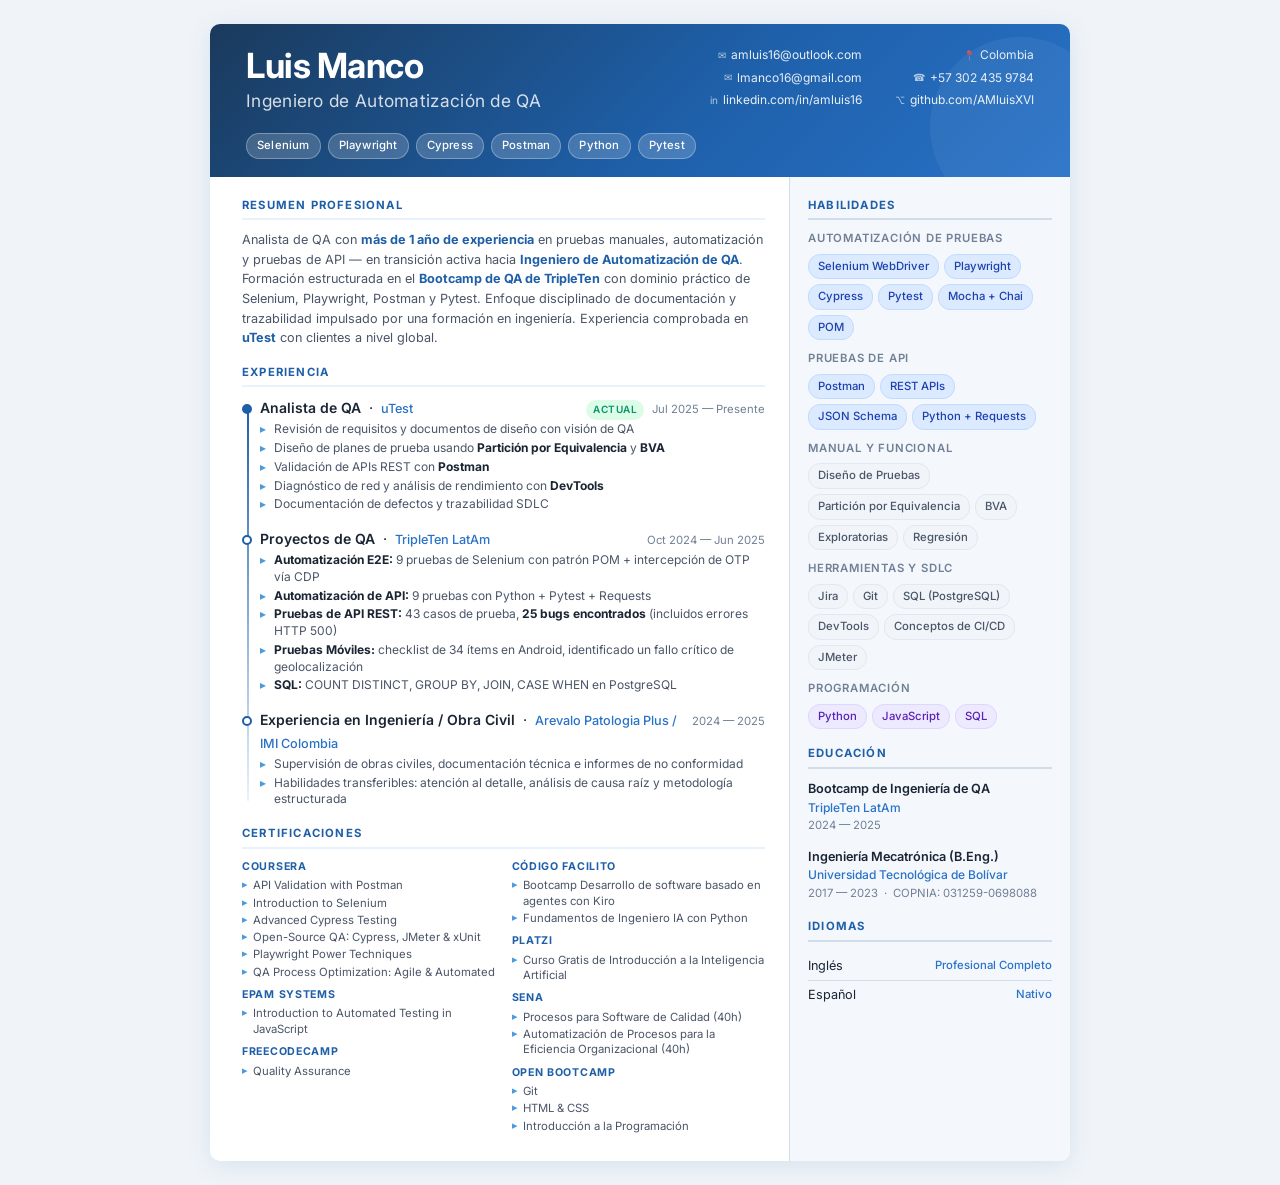
==== cv-es.html @ e4b02a2d "feat: replace CV with bilingual QA automation design - Replace old vCard CV with new blue QA Automat" ====
<!DOCTYPE html>
<html lang="es">
<head>
  <meta charset="UTF-8" />
  <meta name="viewport" content="width=device-width, initial-scale=1.0" />
  <title>Luis Manco — Ingeniero de Automatización de QA</title>
  <link rel="preconnect" href="https://fonts.googleapis.com" />
  <link rel="preconnect" href="https://fonts.gstatic.com" crossorigin />
  <link href="https://fonts.googleapis.com/css2?family=Inter:wght@300;400;500;600;700&display=swap" rel="stylesheet" />
  <style>
    /* ── Reset & Base ─────────────────────────────────────────── */
    *, *::before, *::after { box-sizing: border-box; margin: 0; padding: 0; }

    :root {
      --blue-dark:    #1a3a5c;
      --blue-primary: #1e5fa8;
      --blue-mid:     #2872c8;
      --blue-light:   #4a9ade;
      --blue-pale:    #e8f2fc;
      --blue-faint:   #f4f8fd;
      --accent:       #0ea5e9;
      --text-primary: #1a2433;
      --text-secondary: #4a5568;
      --text-muted:   #718096;
      --border:       #d1dde8;
      --white:        #ffffff;
      --tag-bg:       #dbeafe;
      --tag-text:     #1e40af;
      --green:        #059669;
    }

    body {
      font-family: 'Inter', 'Segoe UI', Arial, sans-serif;
      font-size: 11pt;
      line-height: 1.55;
      color: var(--text-primary);
      background: #f0f4f8;
    }

    /* ── Page container ───────────────────────────────────────── */
    .page {
      max-width: 860px;
      margin: 24px auto;
      background: var(--white);
      border-radius: 10px;
      box-shadow: 0 4px 24px rgba(30,95,168,0.12);
      overflow: hidden;
    }

    /* ── Header ───────────────────────────────────────────────── */
    .header {
      background: linear-gradient(135deg, var(--blue-dark) 0%, var(--blue-primary) 55%, var(--blue-mid) 100%);
      color: var(--white);
      padding: 22px 36px 18px;
      position: relative;
      overflow: hidden;
    }
    .header::after {
      content: '';
      position: absolute;
      right: -40px; bottom: -40px;
      width: 180px; height: 180px;
      border-radius: 50%;
      background: rgba(255,255,255,0.05);
    }

    .header-top { display: flex; justify-content: space-between; align-items: flex-start; gap: 20px; }

    .header-name h1 {
      font-size: 26pt;
      font-weight: 700;
      letter-spacing: -0.5px;
      line-height: 1.1;
    }
    .header-name .role {
      font-size: 13pt;
      font-weight: 400;
      color: rgba(255,255,255,0.82);
      margin-top: 4px;
      letter-spacing: 0.3px;
    }

    .header-contact {
      display: grid;
      grid-template-columns: 1fr 1fr;
      gap: 4px 20px;
      font-size: 9pt;
      color: rgba(255,255,255,0.88);
      text-align: right;
    }
    .header-contact a {
      color: rgba(255,255,255,0.9);
      text-decoration: none;
    }
    .header-contact a:hover { text-decoration: underline; }
    .contact-item { display: flex; align-items: center; gap: 5px; justify-content: flex-end; }
    .contact-icon { font-size: 10px; opacity: 0.75; }

    .header-tags {
      margin-top: 18px;
      display: flex;
      flex-wrap: wrap;
      gap: 7px;
    }
    .header-tag {
      background: rgba(255,255,255,0.18);
      border: 1px solid rgba(255,255,255,0.3);
      color: var(--white);
      padding: 3px 10px;
      border-radius: 20px;
      font-size: 8.5pt;
      font-weight: 500;
      letter-spacing: 0.2px;
    }

    /* ── Main content area ────────────────────────────────────── */
    .content {
      display: grid;
      grid-template-columns: 1fr 280px;
      gap: 0;
    }

    .main-col { padding: 20px 24px 20px 32px; border-right: 1px solid var(--border); }
    .side-col  { padding: 20px 18px 20px 18px; background: var(--blue-faint); }

    /* ── Section titles ───────────────────────────────────────── */
    .section { margin-bottom: 16px; }
    .section:last-child { margin-bottom: 0; }

    .section-title {
      font-size: 8.5pt;
      font-weight: 700;
      text-transform: uppercase;
      letter-spacing: 1.2px;
      color: var(--blue-primary);
      border-bottom: 2px solid var(--blue-pale);
      padding-bottom: 4px;
      margin-bottom: 10px;
    }

    .side-col .section-title {
      border-bottom-color: var(--border);
    }

    /* ── Summary ──────────────────────────────────────────────── */
    .summary p {
      color: var(--text-secondary);
      font-size: 9.5pt;
      line-height: 1.55;
    }
    .summary strong { color: var(--blue-primary); }

    /* ── Experience / Timeline ────────────────────────────────── */
    .timeline { position: relative; padding-left: 18px; }
    .timeline::before {
      content: '';
      position: absolute;
      left: 5px; top: 8px; bottom: 8px;
      width: 2px;
      background: linear-gradient(to bottom, var(--blue-primary), var(--blue-pale));
      border-radius: 2px;
    }

    .exp-item { position: relative; margin-bottom: 14px; }
    .exp-item:last-child { margin-bottom: 0; }
    .exp-dot {
      position: absolute;
      left: -18px; top: 7px;
      width: 10px; height: 10px;
      border-radius: 50%;
      background: var(--white);
      border: 2px solid var(--blue-primary);
    }
    .exp-item:first-child .exp-dot { background: var(--blue-primary); }

    .exp-header { display: flex; justify-content: space-between; align-items: baseline; gap: 10px; }
    .exp-title {
      font-size: 10.5pt;
      font-weight: 600;
      color: var(--text-primary);
    }
    .exp-company {
      font-size: 9.5pt;
      font-weight: 500;
      color: var(--blue-mid);
    }
    .exp-date {
      font-size: 8.5pt;
      color: var(--text-muted);
      white-space: nowrap;
      font-weight: 400;
    }
    .exp-meta { display: flex; align-items: center; gap: 8px; margin-bottom: 7px; }

    .exp-item ul {
      list-style: none;
      padding: 0;
      margin: 0;
    }
    .exp-item ul li {
      font-size: 9pt;
      color: var(--text-secondary);
      padding: 1px 0 1px 14px;
      position: relative;
      line-height: 1.4;
    }
    .exp-item ul li::before {
      content: '▸';
      position: absolute;
      left: 0;
      color: var(--blue-light);
      font-size: 9pt;
    }
    .exp-item ul li strong { color: var(--text-primary); }

    .badge-current {
      background: #dcfce7;
      color: var(--green);
      font-size: 7.5pt;
      font-weight: 600;
      padding: 2px 7px;
      border-radius: 10px;
      text-transform: uppercase;
      letter-spacing: 0.5px;
    }

    /* ── Skills (pills) ───────────────────────────────────────── */
    .skill-group { margin-bottom: 10px; }
    .skill-group:last-child { margin-bottom: 0; }
    .skill-group-label {
      font-size: 8.5pt;
      font-weight: 600;
      color: var(--text-muted);
      text-transform: uppercase;
      letter-spacing: 0.8px;
      margin-bottom: 6px;
    }
    .pills { display: flex; flex-wrap: wrap; gap: 5px; }
    .pill {
      background: var(--tag-bg);
      color: var(--tag-text);
      font-size: 8.5pt;
      font-weight: 500;
      padding: 3px 9px;
      border-radius: 12px;
      border: 1px solid #bfdbfe;
      white-space: nowrap;
    }
    .pill.secondary {
      background: #f1f5f9;
      color: var(--text-secondary);
      border-color: #e2e8f0;
    }
    .pill.accent {
      background: #ede9fe;
      color: #5b21b6;
      border-color: #ddd6fe;
    }

    /* ── Education ────────────────────────────────────────────── */
    .edu-item { margin-bottom: 12px; }
    .edu-item:last-child { margin-bottom: 0; }
    .edu-degree {
      font-size: 9.5pt;
      font-weight: 600;
      color: var(--text-primary);
    }
    .edu-school {
      font-size: 9pt;
      color: var(--blue-mid);
      font-weight: 500;
    }
    .edu-meta {
      font-size: 8.5pt;
      color: var(--text-muted);
    }

    /* ── Certifications ───────────────────────────────────────── */
    .cert-grid {
      display: grid;
      grid-template-columns: 1fr 1fr;
      gap: 0 16px;
    }
    .cert-group { margin-bottom: 6px; }
    .cert-group-label {
      font-size: 8pt;
      font-weight: 700;
      color: var(--blue-primary);
      text-transform: uppercase;
      letter-spacing: 0.7px;
      margin-bottom: 2px;
    }
    .cert-list { list-style: none; padding: 0; margin: 0; }
    .cert-list li {
      font-size: 8.5pt;
      color: var(--text-secondary);
      padding: 1px 0 1px 11px;
      position: relative;
      line-height: 1.35;
    }
    .cert-list li::before {
      content: '▸';
      position: absolute;
      left: 0;
      color: var(--blue-light);
      font-size: 8pt;
      top: 1px;
    }
    .cert-issuer {
      font-size: 8pt;
      color: var(--text-muted);
      display: block;
    }

    /* ── Languages ────────────────────────────────────────────── */
    .lang-item {
      display: flex;
      justify-content: space-between;
      align-items: center;
      padding: 4px 0;
      border-bottom: 1px solid var(--border);
      font-size: 9.5pt;
    }
    .lang-item:last-child { border-bottom: none; }
    .lang-level {
      font-size: 8.5pt;
      color: var(--blue-mid);
      font-weight: 500;
    }

    /* ── Print styles ─────────────────────────────────────────── */
    @media print {
      body { background: white; font-size: 9pt; }
      .page {
        max-width: 100%;
        margin: 0;
        border-radius: 0;
        box-shadow: none;
      }
      .header { -webkit-print-color-adjust: exact; print-color-adjust: exact; }
      .pill, .badge-current, .header-tag { -webkit-print-color-adjust: exact; print-color-adjust: exact; }
      .side-col { -webkit-print-color-adjust: exact; print-color-adjust: exact; }
      .section { margin-bottom: 12px; }
      .exp-item { margin-bottom: 10px; }
      a { color: inherit; text-decoration: none; }
      @page { margin: 0.4cm; size: A4; }
    }

    @media (max-width: 680px) {
      .content { grid-template-columns: 1fr; }
      .main-col { border-right: none; border-bottom: 1px solid var(--border); padding: 24px; }
      .side-col { padding: 24px; }
      .header-top { flex-direction: column; }
      .header-contact { text-align: left; grid-template-columns: 1fr; }
      .contact-item { justify-content: flex-start; }
    }
  </style>
</head>
<body>

<div class="page">

  <!-- ── HEADER ──────────────────────────────────────────────── -->
  <header class="header">
    <div class="header-top">
      <div class="header-name">
        <h1>Luis Manco</h1>
        <div class="role">Ingeniero de Automatización de QA</div>
      </div>
      <div class="header-contact">
        <div class="contact-item">
          <span class="contact-icon">✉</span>
          <a href="mailto:amluis16@outlook.com">amluis16@outlook.com</a>
        </div>
        <div class="contact-item">
          <span class="contact-icon">📍</span>
          <span>Colombia</span>
        </div>
        <div class="contact-item">
          <span class="contact-icon">✉</span>
          <a href="mailto:lmanco16@gmail.com">lmanco16@gmail.com</a>
        </div>
        <div class="contact-item">
          <span class="contact-icon">☎</span>
          <span>+57 302 435 9784</span>
        </div>
        <div class="contact-item">
          <span class="contact-icon">in</span>
          <a href="https://linkedin.com/in/amluis16" target="_blank">linkedin.com/in/amluis16</a>
        </div>
        <div class="contact-item">
          <span class="contact-icon">⌥</span>
          <a href="https://github.com/AMluisXVI" target="_blank">github.com/AMluisXVI</a>
        </div>
      </div>
    </div>
    <div class="header-tags">
      <span class="header-tag">Selenium</span>
      <span class="header-tag">Playwright</span>
      <span class="header-tag">Cypress</span>
      <span class="header-tag">Postman</span>
      <span class="header-tag">Python</span>
      <span class="header-tag">Pytest</span>
    </div>
  </header>

  <!-- ── BODY ────────────────────────────────────────────────── -->
  <div class="content">

    <!-- LEFT / MAIN COLUMN -->
    <main class="main-col">

      <!-- Summary -->
      <section class="section summary">
        <h2 class="section-title">Resumen Profesional</h2>
        <p>
          Analista de QA con <strong>más de 1 año de experiencia</strong> en pruebas manuales, automatización y pruebas de API — en transición activa hacia
          <strong>Ingeniero de Automatización de QA</strong>. Formación estructurada en el <strong>Bootcamp de QA de TripleTen</strong> con dominio práctico de
          Selenium, Playwright, Postman y Pytest. Enfoque disciplinado de documentación y trazabilidad impulsado por una formación en ingeniería.
          Experiencia comprobada en <strong>uTest</strong> con clientes a nivel global.
        </p>
      </section>

      <!-- Experience -->
      <section class="section">
        <h2 class="section-title">Experiencia</h2>
        <div class="timeline">

          <!-- uTest -->
          <div class="exp-item">
            <div class="exp-dot"></div>
            <div class="exp-header">
              <div>
                <span class="exp-title">Analista de QA</span>
                &nbsp;·&nbsp;
                <span class="exp-company">uTest</span>
              </div>
              <div style="display:flex;align-items:center;gap:8px;">
                <span class="badge-current">Actual</span>
                <span class="exp-date">Jul 2025 — Presente</span>
              </div>
            </div>
            <ul>
              <li>Revisión de requisitos y documentos de diseño con visión de QA</li>
              <li>Diseño de planes de prueba usando <strong>Partición por Equivalencia</strong> y <strong>BVA</strong></li>
              <li>Validación de APIs REST con <strong>Postman</strong></li>
              <li>Diagnóstico de red y análisis de rendimiento con <strong>DevTools</strong></li>
              <li>Documentación de defectos y trazabilidad SDLC</li>
            </ul>
          </div>

          <!-- TripleTen -->
          <div class="exp-item">
            <div class="exp-dot"></div>
            <div class="exp-header">
              <div>
                <span class="exp-title">Proyectos de QA</span>
                &nbsp;·&nbsp;
                <span class="exp-company">TripleTen LatAm</span>
              </div>
              <span class="exp-date">Oct 2024 — Jun 2025</span>
            </div>
            <ul>
              <li><strong>Automatización E2E:</strong> 9 pruebas de Selenium con patrón POM + intercepción de OTP vía CDP</li>
              <li><strong>Automatización de API:</strong> 9 pruebas con Python + Pytest + Requests</li>
              <li><strong>Pruebas de API REST:</strong> 43 casos de prueba, <strong>25 bugs encontrados</strong> (incluidos errores HTTP 500)</li>
              <li><strong>Pruebas Móviles:</strong> checklist de 34 ítems en Android, identificado un fallo crítico de geolocalización</li>
              <li><strong>SQL:</strong> COUNT DISTINCT, GROUP BY, JOIN, CASE WHEN en PostgreSQL</li>
            </ul>
          </div>

          <!-- Engineering Background -->
          <div class="exp-item">
            <div class="exp-dot"></div>
            <div class="exp-header">
              <div>
                <span class="exp-title">Experiencia en Ingeniería / Obra Civil</span>
                &nbsp;·&nbsp;
                <span class="exp-company">Arevalo Patologia Plus / IMI Colombia</span>
              </div>
              <span class="exp-date">2024 — 2025</span>
            </div>
            <ul>
              <li>Supervisión de obras civiles, documentación técnica e informes de no conformidad</li>
              <li>Habilidades transferibles: atención al detalle, análisis de causa raíz y metodología estructurada</li>
            </ul>
          </div>

        </div>
      </section>

      <!-- Certifications -->
      <section class="section">
        <h2 class="section-title">Certificaciones</h2>
        <div class="cert-grid">

          <!-- Left column -->
          <div>
            <div class="cert-group">
              <div class="cert-group-label">Coursera</div>
              <ul class="cert-list">
                <li>API Validation with Postman</li>
                <li>Introduction to Selenium</li>
                <li>Advanced Cypress Testing</li>
                <li>Open-Source QA: Cypress, JMeter &amp; xUnit</li>
                <li>Playwright Power Techniques</li>
                <li>QA Process Optimization: Agile &amp; Automated</li>
              </ul>
            </div>
            <div class="cert-group">
              <div class="cert-group-label">EPAM Systems</div>
              <ul class="cert-list">
                <li>Introduction to Automated Testing in JavaScript</li>
              </ul>
            </div>
            <div class="cert-group">
              <div class="cert-group-label">freeCodeCamp</div>
              <ul class="cert-list">
                <li>Quality Assurance</li>
              </ul>
            </div>
          </div>

          <!-- Right column -->
          <div>
            <div class="cert-group">
              <div class="cert-group-label">Código Facilito</div>
              <ul class="cert-list">
                <li>Bootcamp Desarrollo de software basado en agentes con Kiro</li>
                <li>Fundamentos de Ingeniero IA con Python</li>
              </ul>
            </div>
            <div class="cert-group">
              <div class="cert-group-label">Platzi</div>
              <ul class="cert-list">
                <li>Curso Gratis de Introducción a la Inteligencia Artificial</li>
              </ul>
            </div>
            <div class="cert-group">
              <div class="cert-group-label">SENA</div>
              <ul class="cert-list">
                <li>Procesos para Software de Calidad (40h)</li>
                <li>Automatización de Procesos para la Eficiencia Organizacional (40h)</li>
              </ul>
            </div>
            <div class="cert-group">
              <div class="cert-group-label">Open Bootcamp</div>
              <ul class="cert-list">
                <li>Git</li>
                <li>HTML &amp; CSS</li>
                <li>Introducción a la Programación</li>
              </ul>
            </div>
          </div>

        </div>
      </section>

    </main>

    <!-- RIGHT / SIDE COLUMN -->
    <aside class="side-col">

      <!-- Skills -->
      <section class="section">
        <h2 class="section-title">Habilidades</h2>

        <div class="skill-group">
          <div class="skill-group-label">Automatización de Pruebas</div>
          <div class="pills">
            <span class="pill">Selenium WebDriver</span>
            <span class="pill">Playwright</span>
            <span class="pill">Cypress</span>
            <span class="pill">Pytest</span>
            <span class="pill">Mocha + Chai</span>
            <span class="pill">POM</span>
          </div>
        </div>

        <div class="skill-group">
          <div class="skill-group-label">Pruebas de API</div>
          <div class="pills">
            <span class="pill">Postman</span>
            <span class="pill">REST APIs</span>
            <span class="pill">JSON Schema</span>
            <span class="pill">Python + Requests</span>
          </div>
        </div>

        <div class="skill-group">
          <div class="skill-group-label">Manual y Funcional</div>
          <div class="pills">
            <span class="pill secondary">Diseño de Pruebas</span>
            <span class="pill secondary">Partición por Equivalencia</span>
            <span class="pill secondary">BVA</span>
            <span class="pill secondary">Exploratorias</span>
            <span class="pill secondary">Regresión</span>
          </div>
        </div>

        <div class="skill-group">
          <div class="skill-group-label">Herramientas y SDLC</div>
          <div class="pills">
            <span class="pill secondary">Jira</span>
            <span class="pill secondary">Git</span>
            <span class="pill secondary">SQL (PostgreSQL)</span>
            <span class="pill secondary">DevTools</span>
            <span class="pill secondary">Conceptos de CI/CD</span>
            <span class="pill secondary">JMeter</span>
          </div>
        </div>

        <div class="skill-group">
          <div class="skill-group-label">Programación</div>
          <div class="pills">
            <span class="pill accent">Python</span>
            <span class="pill accent">JavaScript</span>
            <span class="pill accent">SQL</span>
          </div>
        </div>
      </section>

      <!-- Education -->
      <section class="section">
        <h2 class="section-title">Educación</h2>

        <div class="edu-item">
          <div class="edu-degree">Bootcamp de Ingeniería de QA</div>
          <div class="edu-school">TripleTen LatAm</div>
          <div class="edu-meta">2024 — 2025</div>
        </div>

        <div class="edu-item">
          <div class="edu-degree">Ingeniería Mecatrónica (B.Eng.)</div>
          <div class="edu-school">Universidad Tecnológica de Bolívar</div>
          <div class="edu-meta">2017 — 2023 &nbsp;·&nbsp; COPNIA: 031259-0698088</div>
        </div>
      </section>

      <!-- Languages -->
      <section class="section">
        <h2 class="section-title">Idiomas</h2>
        <div class="lang-item">
          <span>Inglés</span>
          <span class="lang-level">Profesional Completo</span>
        </div>
        <div class="lang-item">
          <span>Español</span>
          <span class="lang-level">Nativo</span>
        </div>
      </section>

    </aside>
  </div><!-- .content -->

</div><!-- .page -->

</body>
</html>
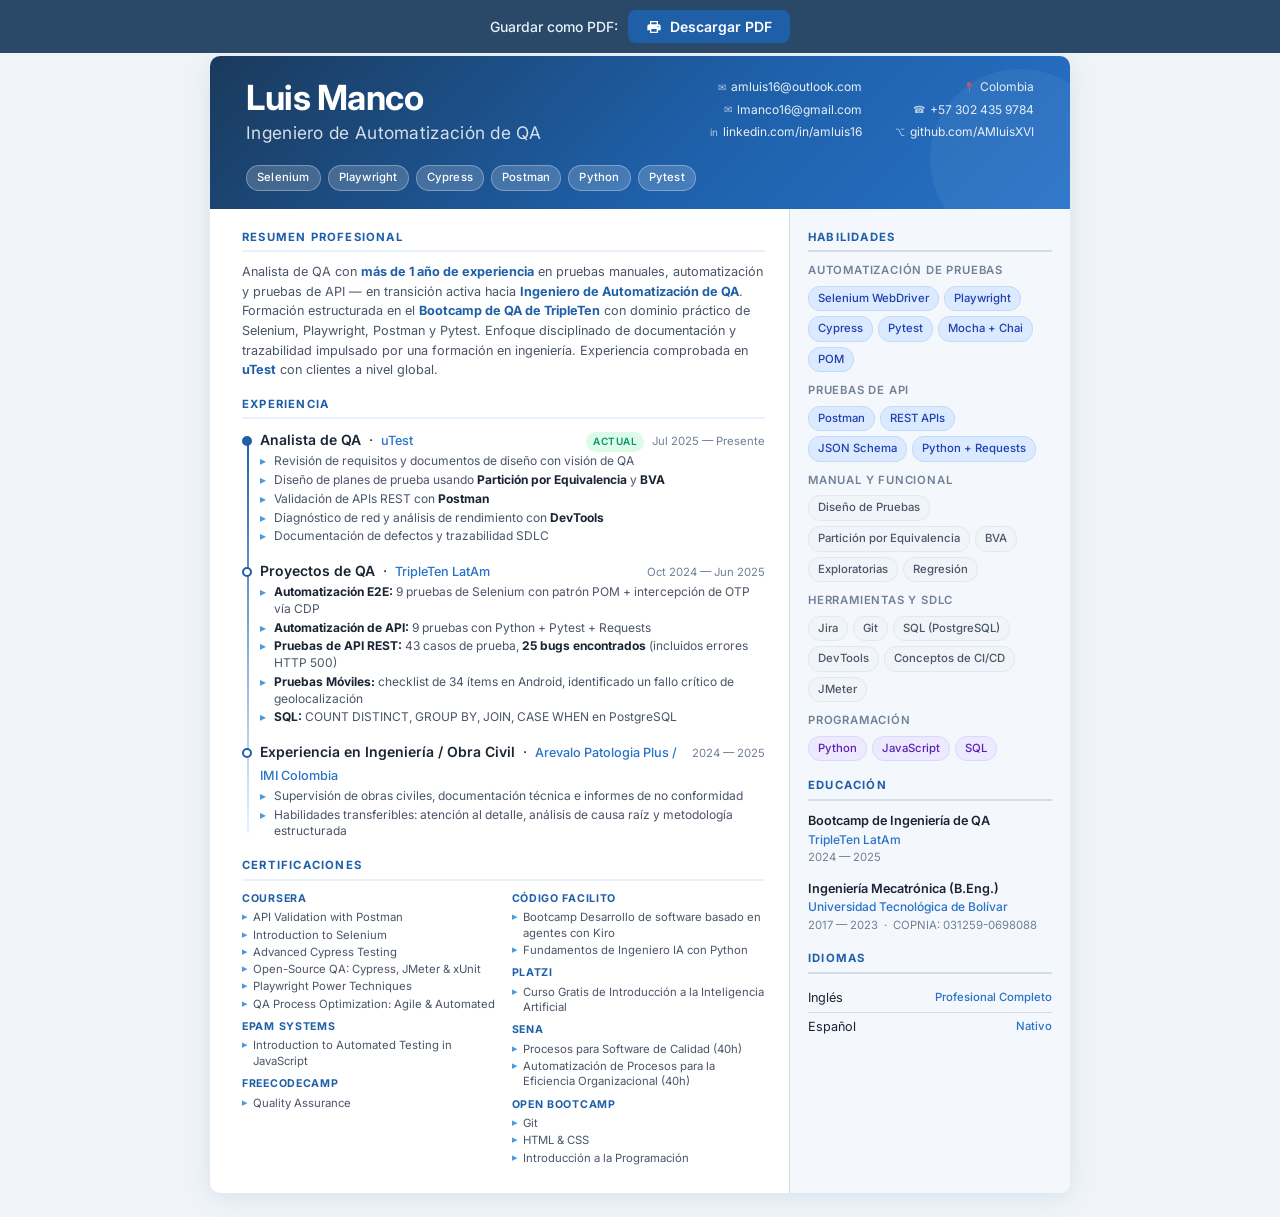
==== commit fd63b132: "feat: add download/print PDF button to bilingual CV - cv.html (EN): floating 'Download PDF' bar that" ====
--- a/cv-es.html
+++ b/cv-es.html
@@ -354,9 +354,55 @@
       .header-contact { text-align: left; grid-template-columns: 1fr; }
       .contact-item { justify-content: flex-start; }
     }
+
+    /* ── Download PDF button (screen only) ────────────────────── */
+    .dl-bar {
+      position: fixed;
+      top: 0; left: 0; right: 0;
+      z-index: 999;
+      display: flex;
+      justify-content: center;
+      align-items: center;
+      gap: 10px;
+      padding: 10px;
+      background: rgba(26, 58, 92, 0.92);
+      backdrop-filter: blur(4px);
+    }
+    .dl-bar span { font-size: 10.5pt; color: #e8f2fc; font-weight: 500; }
+    .btn-pdf {
+      display: inline-flex;
+      align-items: center;
+      gap: 8px;
+      padding: 8px 18px;
+      border: none;
+      border-radius: 8px;
+      background: #1e5fa8;
+      color: #fff;
+      font-family: inherit;
+      font-size: 10.5pt;
+      font-weight: 600;
+      cursor: pointer;
+      transition: background .2s ease;
+    }
+    .btn-pdf:hover { background: #2872c8; }
+    .btn-pdf svg { width: 16px; height: 16px; fill: #fff; }
+    .page { margin-top: 56px; }
+
+    @media print {
+      .dl-bar { display: none !important; }
+      .page { margin-top: 0; }
+    }
   </style>
 </head>
 <body>
+
+<div class="dl-bar">
+  <span>Guardar como PDF:</span>
+  <button class="btn-pdf" onclick="window.print()">
+    <svg viewBox="0 0 24 24"><path d="M19 8h-1V3H6v5H5c-1.66 0-3 1.34-3 3v6h4v4h12v-4h4v-6c0-1.66-1.34-3-3-3zM8 5h8v3H8V5zm8 14H8v-4h8v4zm2-6.5c-.55 0-1-.45-1-1s.45-1 1-1 1 .45 1 1-.45 1-1 1z"/></svg>
+    Descargar PDF
+  </button>
+</div>
 
 <div class="page">
 
